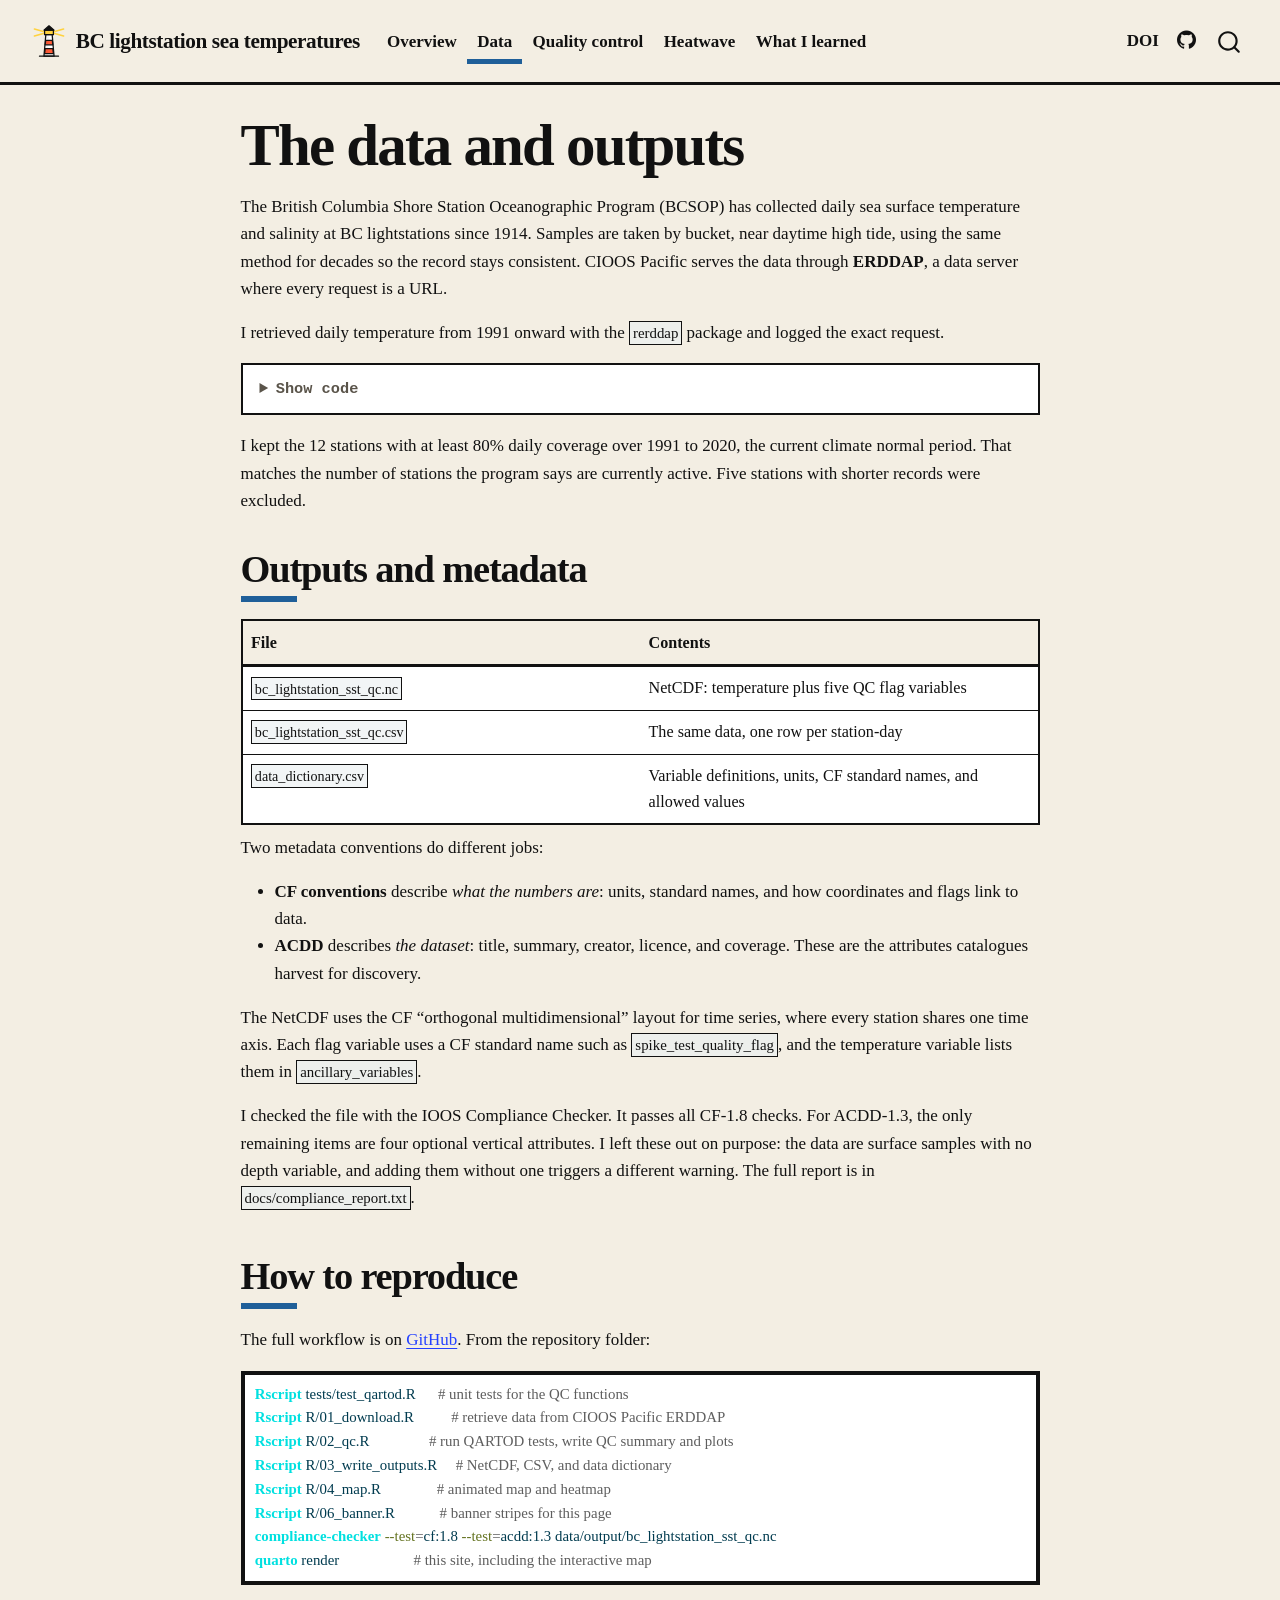
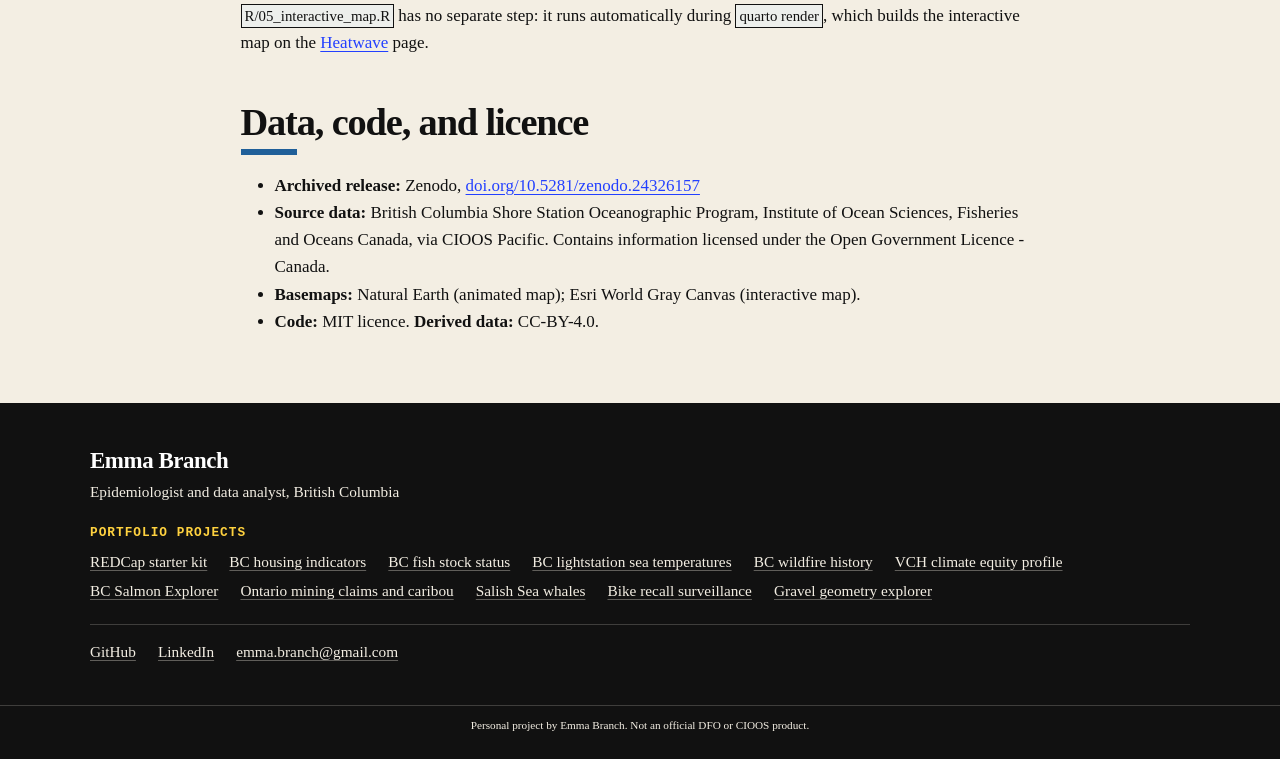
==== data.html @ c26ea798 "Built site for gh-pages" ====
<!DOCTYPE html>
<html xmlns="http://www.w3.org/1999/xhtml" lang="en" xml:lang="en"><head>

<meta charset="utf-8">
<meta name="generator" content="quarto-1.11.9">

<meta name="viewport" content="width=device-width, initial-scale=1.0, user-scalable=yes">


<title>The data and outputs – BC lightstation sea temperatures</title>
<style>
/* Default styles provided by pandoc.
** See https://pandoc.org/MANUAL.html#variables-for-html for config info.
*/
span.smallcaps{font-variant: small-caps;}
div.columns{display: flex; gap: 1.5em;}
div.column{flex: auto;}
@media screen {
div.columns{gap: min(4vw, 1.5em);}
div.column{overflow-x: auto;}
}
div.hanging-indent{margin-left: 1.5em; text-indent: -1.5em;}
ul.task-list{list-style: none;}
ul.task-list li input[type="checkbox"] {
  width: 0.8em;
  margin: 0 0.8em 0.2em -1em; /* quarto-specific, see https://github.com/quarto-dev/quarto-cli/issues/4556 */ 
  vertical-align: middle;
}
/* CSS for syntax highlighting */
html { -webkit-text-size-adjust: 100%; }
pre > code.sourceCode { white-space: pre; position: relative; }
pre > code.sourceCode > span { display: inline-block; line-height: 1.25; }
pre > code.sourceCode > span:empty { height: 1.2em; }
.sourceCode { overflow: visible; }
code.sourceCode > span { color: inherit; text-decoration: inherit; }
div.sourceCode { margin: 1em 0; }
pre.sourceCode { margin: 0; }
@media screen {
div.sourceCode { overflow: auto; }
}
@media print {
pre > code.sourceCode { white-space: pre-wrap; }
pre > code.sourceCode > span { text-indent: -5em; padding-left: 5em; }
}
pre.numberSource code
  { counter-reset: source-line 0; }
pre.numberSource code > span
  { position: relative; left: -4em; counter-increment: source-line; }
pre.numberSource code > span > a:first-child::before
  { content: counter(source-line);
    position: relative; left: -1em; text-align: right; vertical-align: baseline;
    border: none; display: inline-block;
    -webkit-touch-callout: none; -webkit-user-select: none;
    -khtml-user-select: none; -moz-user-select: none;
    -ms-user-select: none; user-select: none;
    padding: 0 4px; width: 4em;
  }
pre.numberSource { margin-left: 3em;  padding-left: 4px; }
div.sourceCode
  {   }
@media screen {
pre > code.sourceCode > span > a:first-child::before { text-decoration: underline; }
}
</style>


<script src="site_libs/quarto-nav/quarto-nav.js"></script>
<script src="site_libs/quarto-nav/headroom.min.js"></script>
<script src="site_libs/clipboard/clipboard.min.js"></script>
<script src="site_libs/quarto-search/autocomplete.umd.js"></script>
<script src="site_libs/quarto-search/fuse.min.js"></script>
<script src="site_libs/quarto-search/quarto-search.js"></script>
<meta name="quarto:offset" content="./">
<link href="./images/favicon.png" rel="icon" type="image/png">
<script src="site_libs/quarto-html/quarto.js" type="module"></script>
<script src="site_libs/quarto-html/tabsets/tabsets.js" type="module"></script>
<script src="site_libs/quarto-html/scrollable-regions/scrollable-regions.js" type="module"></script>
<script src="site_libs/quarto-html/popper.min.js"></script>
<script src="site_libs/quarto-html/tippy.umd.min.js"></script>
<script src="site_libs/quarto-html/anchor.min.js"></script>
<link href="site_libs/quarto-html/tippy.css" rel="stylesheet">
<link href="site_libs/quarto-html/quarto-syntax-highlighting-06df27c8158acedd5d263560cd4ba62e.css" rel="stylesheet" class="quarto-color-scheme" id="quarto-text-highlighting-styles">
<link href="site_libs/quarto-html/quarto-syntax-highlighting-dark-07e23dae4c3757ea2bcd5d8a79ca1ee5.css" rel="stylesheet" class="quarto-color-scheme quarto-color-alternate" id="quarto-text-highlighting-styles">
<link href="site_libs/quarto-html/quarto-syntax-highlighting-06df27c8158acedd5d263560cd4ba62e.css" rel="stylesheet" class="quarto-color-scheme-extra" id="quarto-text-highlighting-styles">
<script src="site_libs/bootstrap/bootstrap.min.js"></script>
<link href="site_libs/bootstrap/bootstrap-icons.css" rel="stylesheet">
<link href="site_libs/bootstrap/bootstrap-d2b2151b10bfbae0843c51412cb783bd.min.css" rel="stylesheet" append-hash="true" class="quarto-color-scheme" id="quarto-bootstrap" data-mode="light">
<link href="site_libs/bootstrap/bootstrap-dark-37767ab00c1c9a0b2843aa161a8691b5.min.css" rel="stylesheet" append-hash="true" class="quarto-color-scheme quarto-color-alternate" id="quarto-bootstrap" data-mode="light">
<link href="site_libs/bootstrap/bootstrap-d2b2151b10bfbae0843c51412cb783bd.min.css" rel="stylesheet" append-hash="true" class="quarto-color-scheme-extra" id="quarto-bootstrap" data-mode="light">
<script id="quarto-search-options" type="application/json">{
  "location": "navbar",
  "copy-button": false,
  "collapse-after": 3,
  "panel-placement": "end",
  "type": "overlay",
  "limit": 50,
  "keyboard-shortcut": [
    "f",
    "/",
    "s"
  ],
  "show-item-context": false,
  "language": {
    "search-no-results-text": "No results",
    "search-matching-documents-text": "matching documents",
    "search-copy-link-title": "Copy link to search",
    "search-hide-matches-text": "Hide additional matches",
    "search-more-match-text": "more match in this document",
    "search-more-matches-text": "more matches in this document",
    "search-clear-button-title": "Clear",
    "search-text-placeholder": "",
    "search-detached-cancel-button-title": "Cancel",
    "search-submit-button-title": "Submit",
    "search-label": "Search"
  }
}</script>


<link rel="stylesheet" href="styles.css">
</head>

<body class="nav-fixed fullcontent quarto-light"><a id="quarto-skip-link" class="visually-hidden-focusable" href="#quarto-document-content">Skip to main content</a>

<div id="quarto-search-results"></div>
  <header id="quarto-header" class="headroom fixed-top">
    <nav class="navbar navbar-expand-lg " data-bs-theme="dark" aria-label="Site">
      <div class="navbar-container container-fluid">
      <div class="navbar-brand-container mx-auto">
    <a href="./index.html" class="navbar-brand navbar-brand-logo">
    <img src="./images/motif.svg" alt="" class="navbar-logo light-content">
    <img src="./images/motif.svg" alt="" class="navbar-logo dark-content">
    </a>
    <a class="navbar-brand" href="./index.html">
    <span class="navbar-title">BC lightstation sea temperatures</span>
    </a>
  </div>
          <button class="navbar-toggler" type="button" data-bs-toggle="collapse" data-bs-target="#navbarCollapse" aria-controls="navbarCollapse" aria-expanded="false" aria-label="Toggle navigation" onclick="if (window.quartoToggleHeadroom) { window.quartoToggleHeadroom(); }">
  <span class="navbar-toggler-icon"></span>
</button>
          <div class="collapse navbar-collapse" id="navbarCollapse">
            <ul class="navbar-nav navbar-nav-scroll me-auto">
  <li class="nav-item">
    <a class="nav-link" href="./index.html"> 
<span class="menu-text">Overview</span></a>
  </li>  
  <li class="nav-item">
    <a class="nav-link active" href="./data.html" aria-current="page"> 
<span class="menu-text">Data</span></a>
  </li>  
  <li class="nav-item">
    <a class="nav-link" href="./quality-control.html"> 
<span class="menu-text">Quality control</span></a>
  </li>  
  <li class="nav-item">
    <a class="nav-link" href="./heatwave.html"> 
<span class="menu-text">Heatwave</span></a>
  </li>  
  <li class="nav-item">
    <a class="nav-link" href="./learned.html"> 
<span class="menu-text">What I learned</span></a>
  </li>  
</ul>
            <ul class="navbar-nav navbar-nav-scroll ms-auto">
  <li class="nav-item">
    <a class="nav-link" href="https://doi.org/10.5281/zenodo.24326157"> 
<span class="menu-text">DOI</span></a>
  </li>  
  <li class="nav-item compact">
    <a class="nav-link" href="https://github.com/emmabranch/bc-lightstation-qc"> <i class="bi bi-github" role="img">
</i> 
<span class="menu-text"></span></a>
  </li>  
</ul>
          </div> <!-- /navcollapse -->
            <div class="quarto-navbar-tools">
</div>
            <div id="quarto-search" class="" title="Search"></div>
      </div> <!-- /container-fluid -->
    </nav>
</header>
<!-- content -->
<div id="quarto-content" class="quarto-container page-columns page-rows-contents page-layout-article page-navbar">
<!-- sidebar -->
<!-- margin-sidebar -->
    
<!-- main -->
<main class="content" id="quarto-document-content" tabindex="-1">

<header id="title-block-header" class="quarto-title-block default">
<div class="quarto-title">
<h1 class="title">The data and outputs</h1>
</div>



<div class="quarto-title-meta">

    
  
    
  </div>
  


</header>


<p>The British Columbia Shore Station Oceanographic Program (BCSOP) has collected daily sea surface temperature and salinity at BC lightstations since 1914. Samples are taken by bucket, near daytime high tide, using the same method for decades so the record stays consistent. CIOOS Pacific serves the data through <strong>ERDDAP</strong>, a data server where every request is a URL.</p>
<p>I retrieved daily temperature from 1991 onward with the <code>rerddap</code> package and logged the exact request.</p>
<div class="cell">
<details class="code-fold">
<summary>Show code</summary>
<div class="code-copy-outer-scaffold"><div class="sourceCode cell-code" id="cb1"><pre class="sourceCode r code-with-copy"><code class="sourceCode r"><span id="cb1-1"><a href="#cb1-1" aria-hidden="true" tabindex="-1"></a><span class="fu">library</span>(rerddap)</span>
<span id="cb1-2"><a href="#cb1-2" aria-hidden="true" tabindex="-1"></a>info_obj <span class="ot">&lt;-</span> <span class="fu">info</span>(<span class="st">"BCSOP_daily"</span>, <span class="at">url =</span> <span class="st">"https://data.cioospacific.ca/erddap/"</span>)</span>
<span id="cb1-3"><a href="#cb1-3" aria-hidden="true" tabindex="-1"></a>raw <span class="ot">&lt;-</span> <span class="fu">tabledap</span>(info_obj,</span>
<span id="cb1-4"><a href="#cb1-4" aria-hidden="true" tabindex="-1"></a>                <span class="at">fields =</span> <span class="fu">c</span>(<span class="st">"profile"</span>, <span class="st">"latitude"</span>, <span class="st">"longitude"</span>, <span class="st">"time"</span>, <span class="st">"TEMPTC01"</span>),</span>
<span id="cb1-5"><a href="#cb1-5" aria-hidden="true" tabindex="-1"></a>                <span class="st">"time&gt;=1991-01-01"</span>,</span>
<span id="cb1-6"><a href="#cb1-6" aria-hidden="true" tabindex="-1"></a>                <span class="at">url =</span> <span class="st">"https://data.cioospacific.ca/erddap/"</span>)</span></code></pre></div><button title="Copy to Clipboard" class="code-copy-button"><i class="bi"></i></button></div>
</details>
</div>
<p>I kept the 12 stations with at least 80% daily coverage over 1991 to 2020, the current climate normal period. That matches the number of stations the program says are currently active. Five stations with shorter records were excluded.</p>
<section id="outputs-and-metadata" class="level2">
<h2 class="anchored" data-anchor-id="outputs-and-metadata">Outputs and metadata</h2>
<table class="caption-top table">
<colgroup>
<col style="width: 50%">
<col style="width: 50%">
</colgroup>
<thead>
<tr class="header">
<th>File</th>
<th>Contents</th>
</tr>
</thead>
<tbody>
<tr class="odd">
<td><code>bc_lightstation_sst_qc.nc</code></td>
<td>NetCDF: temperature plus five QC flag variables</td>
</tr>
<tr class="even">
<td><code>bc_lightstation_sst_qc.csv</code></td>
<td>The same data, one row per station-day</td>
</tr>
<tr class="odd">
<td><code>data_dictionary.csv</code></td>
<td>Variable definitions, units, CF standard names, and allowed values</td>
</tr>
</tbody>
</table>
<p>Two metadata conventions do different jobs:</p>
<ul>
<li><strong>CF conventions</strong> describe <em>what the numbers are</em>: units, standard names, and how coordinates and flags link to data.</li>
<li><strong>ACDD</strong> describes <em>the dataset</em>: title, summary, creator, licence, and coverage. These are the attributes catalogues harvest for discovery.</li>
</ul>
<p>The NetCDF uses the CF “orthogonal multidimensional” layout for time series, where every station shares one time axis. Each flag variable uses a CF standard name such as <code>spike_test_quality_flag</code>, and the temperature variable lists them in <code>ancillary_variables</code>.</p>
<p>I checked the file with the IOOS Compliance Checker. It passes all CF-1.8 checks. For ACDD-1.3, the only remaining items are four optional vertical attributes. I left these out on purpose: the data are surface samples with no depth variable, and adding them without one triggers a different warning. The full report is in <code>docs/compliance_report.txt</code>.</p>
</section>
<section id="how-to-reproduce" class="level2">
<h2 class="anchored" data-anchor-id="how-to-reproduce">How to reproduce</h2>
<p>The full workflow is on <a href="https://github.com/emmabranch/bc-lightstation-qc">GitHub</a>. From the repository folder:</p>
<div class="code-copy-outer-scaffold"><div class="sourceCode" id="cb2"><pre class="sourceCode bash code-with-copy"><code class="sourceCode bash"><span id="cb2-1"><a href="#cb2-1" aria-hidden="true" tabindex="-1"></a><span class="ex">Rscript</span> tests/test_qartod.R      <span class="co"># unit tests for the QC functions</span></span>
<span id="cb2-2"><a href="#cb2-2" aria-hidden="true" tabindex="-1"></a><span class="ex">Rscript</span> R/01_download.R          <span class="co"># retrieve data from CIOOS Pacific ERDDAP</span></span>
<span id="cb2-3"><a href="#cb2-3" aria-hidden="true" tabindex="-1"></a><span class="ex">Rscript</span> R/02_qc.R                <span class="co"># run QARTOD tests, write QC summary and plots</span></span>
<span id="cb2-4"><a href="#cb2-4" aria-hidden="true" tabindex="-1"></a><span class="ex">Rscript</span> R/03_write_outputs.R     <span class="co"># NetCDF, CSV, and data dictionary</span></span>
<span id="cb2-5"><a href="#cb2-5" aria-hidden="true" tabindex="-1"></a><span class="ex">Rscript</span> R/04_map.R               <span class="co"># animated map and heatmap</span></span>
<span id="cb2-6"><a href="#cb2-6" aria-hidden="true" tabindex="-1"></a><span class="ex">Rscript</span> R/06_banner.R            <span class="co"># banner stripes for this page</span></span>
<span id="cb2-7"><a href="#cb2-7" aria-hidden="true" tabindex="-1"></a><span class="ex">compliance-checker</span> <span class="at">--test</span><span class="op">=</span>cf:1.8 <span class="at">--test</span><span class="op">=</span>acdd:1.3 data/output/bc_lightstation_sst_qc.nc</span>
<span id="cb2-8"><a href="#cb2-8" aria-hidden="true" tabindex="-1"></a><span class="ex">quarto</span> render                    <span class="co"># this site, including the interactive map</span></span></code></pre></div><button title="Copy to Clipboard" class="code-copy-button"><i class="bi"></i></button></div>
<p><code>R/05_interactive_map.R</code> has no separate step: it runs automatically during <code>quarto render</code>, which builds the interactive map on the <a href="./heatwave.html">Heatwave</a> page.</p>
</section>
<section id="data-code-and-licence" class="level2">
<h2 class="anchored" data-anchor-id="data-code-and-licence">Data, code, and licence</h2>
<ul>
<li><strong>Archived release:</strong> Zenodo, <a href="https://doi.org/10.5281/zenodo.24326157">doi.org/10.5281/zenodo.24326157</a></li>
<li><strong>Source data:</strong> British Columbia Shore Station Oceanographic Program, Institute of Ocean Sciences, Fisheries and Oceans Canada, via CIOOS Pacific. Contains information licensed under the Open Government Licence - Canada.</li>
<li><strong>Basemaps:</strong> Natural Earth (animated map); Esri World Gray Canvas (interactive map).</li>
<li><strong>Code:</strong> MIT licence. <strong>Derived data:</strong> CC-BY-4.0.</li>
</ul>


</section>

</main> <!-- /main -->
<!-- Shared portfolio footer. Master copy: /Users/ecox/projects/_brand-kit/footer.html -->
<footer class="eb-footer" role="contentinfo">
  <div class="eb-footer-inner">
    <div class="eb-footer-name">Emma Branch</div>
    <div class="eb-footer-tag">Epidemiologist and data analyst, British Columbia</div>
    <div class="eb-footer-heading">Portfolio projects</div>
    <nav class="eb-footer-projects" aria-label="Portfolio projects">
      <a href="https://emmabranch.github.io/redcap-starter-kit/">REDCap starter kit</a>
      <a href="https://emmabranch.github.io/bc-housing-indicators/">BC housing indicators</a>
      <a href="https://emmabranch.github.io/bc-fish-stock-status/">BC fish stock status</a>
      <a href="https://emmabranch.github.io/bc-lightstation-qc/">BC lightstation sea temperatures</a>
      <a href="https://emmabranch.github.io/bc-wildfire-bigquery/">BC wildfire history</a>
      <a href="https://emmabranch.github.io/vch-climate-equity-profile/">VCH climate equity profile</a>
      <a href="https://emmabranch.shinyapps.io/bc-salmon-explorer">BC Salmon Explorer</a>
      <a href="https://emmabranch.github.io/ontario-claims-caribou/">Ontario mining claims and caribou</a>
      <a href="https://emmabranch.github.io/salish-sea-whales/">Salish Sea whales</a>
      <a href="https://emmabranch.github.io/bike-recall-surveillance/">Bike recall surveillance</a>
      <a href="https://emmabranch.github.io/gravel-geometry/">Gravel geometry explorer</a>
    </nav>
    <div class="eb-footer-contact">
      <a href="https://github.com/emmabranch">GitHub</a>
      <a href="https://www.linkedin.com/in/embranch/">LinkedIn</a>
      <a href="mailto:emma.branch@gmail.com">emma.branch@gmail.com</a>
    </div>
  </div>
</footer>
<script>
  /* Quarto places included HTML inside the page layout. Move the top bar
     and footer to the edges of the page so they span the full width. */
  document.addEventListener("DOMContentLoaded", function () {
    var bar = document.querySelector(".eb-topbar");
    if (bar) document.body.insertBefore(bar, document.body.firstChild);
    /* Optional hero for single-page reports (report-hero.html): put it
       straight after the top bar, above the report itself. */
    var rhero = document.querySelector(".eb-report-hero");
    if (rhero) {
      if (bar) bar.parentNode.insertBefore(rhero, bar.nextSibling);
      else document.body.insertBefore(rhero, document.body.firstChild);
      document.body.classList.add("has-report-hero");
      /* The report card is lifted over the hero, which makes each section's
         offsetTop relative to the card instead of the page. Quarto's table of
         contents reads offsetTop, so give each section its true page position. */
      document.querySelectorAll("main.content section[id]").forEach(function (sec) {
        Object.defineProperty(sec, "offsetTop", {
          configurable: true,
          get: function () { return this.getBoundingClientRect().top + window.scrollY; }
        });
      });
      /* Optional background stripes drawn by R inside the report
         (a div with class "eb-hero-stripes"): move them into the hero. */
      var stripes = document.querySelector(".eb-hero-stripes");
      if (stripes) { stripes.classList.add("hero-bg"); rhero.insertBefore(stripes, rhero.firstChild); }
    }
    var foot = document.querySelector(".eb-footer");
    if (foot) {
      /* On websites, put it just above Quarto's own footer (which holds the
         project disclaimer); otherwise at the very end of the page. */
      var qfoot = document.querySelector("footer.footer");
      if (qfoot) qfoot.parentNode.insertBefore(foot, qfoot);
      else document.body.appendChild(foot);
    }
    /* On phones, close the navbar menu after a link is tapped. Links to a
       section of the same page don't reload it, so the menu would stay open. */
    document.querySelectorAll(".navbar-collapse .nav-link:not(.dropdown-toggle)").forEach(function (link) {
      link.addEventListener("click", function () {
        var menu = document.querySelector(".navbar-collapse.show");
        if (menu && window.bootstrap) window.bootstrap.Collapse.getOrCreateInstance(menu).hide();
      });
    });
    /* Hide Quarto's empty footer columns so they don't add space on phones */
    document.querySelectorAll(".nav-footer-left, .nav-footer-right").forEach(function (el) {
      if (!el.children.length && !el.textContent.replace(/[\s\u00a0]/g, "")) el.style.display = "none";
    });
  });
</script>
<script id="quarto-html-after-body" type="application/javascript">
  window.document.addEventListener("DOMContentLoaded", function (event) {
    const icon = "";
    const anchorJS = new window.AnchorJS();
    anchorJS.options = {
      placement: 'right',
      icon: icon
    };
    anchorJS.add('.anchored');
    const isCodeAnnotation = (el) => {
      for (const clz of el.classList) {
        if (clz.startsWith('code-annotation-')) {                     
          return true;
        }
      }
      return false;
    }
    const onCopySuccess = function(e) {
      // button target
      const button = e.trigger;
      // don't keep focus
      button.blur();
      // flash "checked"
      button.classList.add('code-copy-button-checked');
      var currentTitle = button.getAttribute("title");
      button.setAttribute("title", "Copied!");
      let tooltip;
      if (window.bootstrap) {
        button.setAttribute("data-bs-toggle", "tooltip");
        button.setAttribute("data-bs-placement", "left");
        button.setAttribute("data-bs-title", "Copied!");
        tooltip = new bootstrap.Tooltip(button, 
          { trigger: "manual", 
            customClass: "code-copy-button-tooltip",
            offset: [0, -8]});
        tooltip.show();    
      }
      setTimeout(function() {
        if (tooltip) {
          tooltip.hide();
          button.removeAttribute("data-bs-title");
          button.removeAttribute("data-bs-toggle");
          button.removeAttribute("data-bs-placement");
        }
        button.setAttribute("title", currentTitle);
        button.classList.remove('code-copy-button-checked');
      }, 1000);
      // clear code selection
      e.clearSelection();
    }
    const getTextToCopy = function(trigger) {
      const outerScaffold = trigger.parentElement.cloneNode(true);
      const codeEl = outerScaffold.querySelector('code');
      for (const childEl of codeEl.children) {
        if (isCodeAnnotation(childEl)) {
          childEl.remove();
        }
      }
      return codeEl.innerText;
    }
    const clipboard = new window.ClipboardJS('.code-copy-button:not([data-in-quarto-modal])', {
      text: getTextToCopy
    });
    clipboard.on('success', onCopySuccess);
    if (window.document.getElementById('quarto-embedded-source-code-modal')) {
      const clipboardModal = new window.ClipboardJS('.code-copy-button[data-in-quarto-modal]', {
        text: getTextToCopy,
        container: window.document.getElementById('quarto-embedded-source-code-modal')
      });
      clipboardModal.on('success', onCopySuccess);
    }
      var localhostRegex = new RegExp(/^(?:http|https):\/\/localhost\:?[0-9]*\//);
      var mailtoRegex = new RegExp(/^mailto:/);
        var filterRegex = new RegExp("https:\/\/emmabranch\.github\.io\/bc-lightstation-qc\/");
      var isInternal = (href) => {
          return filterRegex.test(href) || localhostRegex.test(href) || mailtoRegex.test(href);
      }
      // Inspect non-navigation links and adorn them if external
      window.quartoDecorateExternalLinks = function (root) {
     var links = (root || window.document).querySelectorAll('a[href]:not(.nav-link):not(.navbar-brand):not(.toc-action):not(.sidebar-link):not(.sidebar-item-toggle):not(.pagination-link):not(.no-external):not([aria-hidden]):not(.dropdown-item):not(.quarto-navigation-tool):not(.about-link)');
      for (var i=0; i<links.length; i++) {
        const link = links[i];
        if (!isInternal(link.href)) {
          // undo the damage that might have been done by quarto-nav.js in the case of
          // links that we want to consider external
          if (link.dataset.originalHref !== undefined) {
            link.href = link.dataset.originalHref;
          }
          if (!link.classList.contains('no-external-icon')) {
          }
        }
      }
      };
      window.quartoDecorateExternalLinks(window.document);
    // Esc closes the popup (WCAG 1.4.13) and focus leaving both trigger and
    // popup closes it (WCAG 2.4.11); tippy handles neither for interactive popups.
    const hideOnEscAndFocusOut = {
      name: 'hideOnEscAndFocusOut',
      defaultValue: true,
      fn(instance) {
        const dismiss = () => {
          // A show scheduled by the trigger delay would otherwise reopen it
          instance.clearDelayTimeouts();
          instance.hide();
        };
        const onKeyDown = (event) => {
          if (event.key !== 'Escape') {
            return;
          }
          // Keep Esc from also reaching page handlers (e.g. reveal.js overview),
          // except an open reveal.js slide menu, which Esc should close too.
          // The menu handles keys only when its keyboard option is on.
          const menuHandlesEsc = window.Reveal?.getPlugin?.('menu')?.isOpen() &&
            window.Reveal.getConfig().menu?.keyboard !== false;
          if (!menuHandlesEsc) {
            event.stopPropagation();
          }
          if (instance.popper.contains(window.document.activeElement)) {
            // Disabled while refocusing so the focus trigger does not reopen it
            instance.disable();
            instance.reference.focus();
            instance.enable();
          }
          dismiss();
        };
        const onFocusOut = (event) => {
          const target = event.relatedTarget;
          if (target && !instance.reference.contains(target) &&
              !instance.popper.contains(target)) {
            dismiss();
          }
        };
        // On the trigger too: a click trigger (code-annotations: select) has no
        // blur handling. Attached for the instance's lifetime so leaving the
        // trigger also cancels a show still pending on the trigger delay.
        instance.reference.addEventListener('focusout', onFocusOut);
        return {
          onShow() {
            window.document.addEventListener('keydown', onKeyDown, true);
            instance.popper.addEventListener('focusout', onFocusOut);
          },
          onHide() {
            window.document.removeEventListener('keydown', onKeyDown, true);
            instance.popper.removeEventListener('focusout', onFocusOut);
          },
          onDestroy() {
            instance.reference.removeEventListener('focusout', onFocusOut);
          },
        };
      },
    };
    function tippyHover(el, contentFn, onTriggerFn, onUntriggerFn) {
      const config = {
        allowHTML: true,
        maxWidth: 500,
        delay: 100,
        arrow: false,
        appendTo: function(el) {
            return el.parentElement;
        },
        interactive: true,
        interactiveBorder: 10,
        theme: 'quarto',
        placement: 'bottom-start',
        plugins: [hideOnEscAndFocusOut],
      };
      if (contentFn) {
        config.content = contentFn;
      }
      if (onTriggerFn) {
        config.onTrigger = onTriggerFn;
      }
      if (onUntriggerFn) {
        config.onUntrigger = onUntriggerFn;
      }
      window.tippy(el, config); 
    }
    const noterefs = window.document.querySelectorAll('a[role="doc-noteref"]');
    for (var i=0; i<noterefs.length; i++) {
      const ref = noterefs[i];
      tippyHover(ref, function() {
        // use id or data attribute instead here
        let href = ref.getAttribute('data-footnote-href') || ref.getAttribute('href');
        try { href = new URL(href).hash; } catch {}
        const id = href.replace(/^#\/?/, "");
        const note = window.document.getElementById(id);
        if (note) {
          return note.innerHTML;
        } else {
          return "";
        }
      });
    }
    const xrefs = window.document.querySelectorAll('a.quarto-xref');
    const processXRef = (id, note) => {
      // Strip column container classes
      const stripColumnClz = (el) => {
        el.classList.remove("page-full", "page-columns");
        if (el.children) {
          for (const child of el.children) {
            stripColumnClz(child);
          }
        }
      }
      stripColumnClz(note)
      if (id === null || id.startsWith('sec-')) {
        // Special case sections, only their first couple elements
        const container = document.createElement("div");
        if (note.children && note.children.length > 2) {
          container.appendChild(note.children[0].cloneNode(true));
          for (let i = 1; i < note.children.length; i++) {
            const child = note.children[i];
            if (child.tagName === "P" && child.innerText === "") {
              continue;
            } else {
              container.appendChild(child.cloneNode(true));
              break;
            }
          }
          if (window.Quarto?.typesetMath) {
            window.Quarto.typesetMath(container);
          }
          return container.innerHTML
        } else {
          if (window.Quarto?.typesetMath) {
            window.Quarto.typesetMath(note);
          }
          return note.innerHTML;
        }
      } else {
        // Remove any anchor links if they are present
        const anchorLink = note.querySelector('a.anchorjs-link');
        if (anchorLink) {
          anchorLink.remove();
        }
        if (window.Quarto?.typesetMath) {
          window.Quarto.typesetMath(note);
        }
        if (note.classList.contains("callout")) {
          return note.outerHTML;
        } else {
          return note.innerHTML;
        }
      }
    }
    for (var i=0; i<xrefs.length; i++) {
      const xref = xrefs[i];
      tippyHover(xref, undefined, function(instance) {
        instance.disable();
        let url = xref.getAttribute('href');
        let hash = undefined; 
        if (url.startsWith('#')) {
          hash = url;
        } else {
          try { hash = new URL(url).hash; } catch {}
        }
        if (hash) {
          const id = hash.replace(/^#\/?/, "");
          const note = window.document.getElementById(id);
          if (note !== null) {
            try {
              const html = processXRef(id, note.cloneNode(true));
              instance.setContent(html);
            } finally {
              instance.enable();
              instance.show();
            }
          } else {
            // See if we can fetch this
            fetch(url.split('#')[0])
            .then(res => res.text())
            .then(html => {
              const parser = new DOMParser();
              const htmlDoc = parser.parseFromString(html, "text/html");
              const note = htmlDoc.getElementById(id);
              if (note !== null) {
                const html = processXRef(id, note);
                instance.setContent(html);
              } 
            }).finally(() => {
              instance.enable();
              instance.show();
            });
          }
        } else {
          // See if we can fetch a full url (with no hash to target)
          // This is a special case and we should probably do some content thinning / targeting
          fetch(url)
          .then(res => res.text())
          .then(html => {
            const parser = new DOMParser();
            const htmlDoc = parser.parseFromString(html, "text/html");
            const note = htmlDoc.querySelector('main.content');
            if (note !== null) {
              // This should only happen for chapter cross references
              // (since there is no id in the URL)
              // remove the first header
              if (note.children.length > 0 && note.children[0].tagName === "HEADER") {
                note.children[0].remove();
              }
              const html = processXRef(null, note);
              instance.setContent(html);
            } 
          }).finally(() => {
            instance.enable();
            instance.show();
          });
        }
      }, function(instance) {
      });
    }
        let selectedAnnoteEl;
        const selectorForAnnotation = ( cell, annotation) => {
          let cellAttr = 'data-code-cell="' + cell + '"';
          let lineAttr = 'data-code-annotation="' +  annotation + '"';
          const selector = 'span[' + cellAttr + '][' + lineAttr + ']';
          return selector;
        }
        const selectCodeLines = (annoteEl) => {
          const doc = window.document;
          const targetCell = annoteEl.getAttribute("data-target-cell");
          const targetAnnotation = annoteEl.getAttribute("data-target-annotation");
          const annoteSpan = window.document.querySelector(selectorForAnnotation(targetCell, targetAnnotation));
          const lines = annoteSpan.getAttribute("data-code-lines").split(",");
          const lineIds = lines.map((line) => {
            return targetCell + "-" + line;
          })
          // Each band is positioned against its own containing block, which is
          // not the offsetParent of the lines, so place it from client rects.
          const placeBand = (band, firstEl, lastEl, codeBlock) => {
            const container = band.offsetParent;
            if (container === null) {
              return;
            }
            const containerRect = container.getBoundingClientRect();
            // Reveal.js scales slides with a transform, so convert client
            // pixels back to the CSS pixels of the container.
            const scale = containerRect.height / container.offsetHeight || 1;
            const firstRect = firstEl.getBoundingClientRect();
            const lastRect = lastEl.getBoundingClientRect();
            const top = (firstRect.top - containerRect.top) / scale - container.clientTop + container.scrollTop;
            const height = (lastRect.bottom - firstRect.top) / scale;
            band.style.top = top - 2 + "px";
            band.style.height = height + 4 + "px";
            if (codeBlock) {
              // Without the copy button wrapper, the containing block is wider
              // than the code block, so span the code block explicitly.
              const blockRect = codeBlock.getBoundingClientRect();
              band.style.left = (blockRect.left - containerRect.left) / scale - container.clientLeft + container.scrollLeft + "px";
              band.style.width = blockRect.width / scale + "px";
            }
          };
          if (lineIds.length > 0) {
            const el = window.document.getElementById(lineIds[0]);
            const lastEl = window.document.getElementById(lineIds[lineIds.length - 1]);
            const parent = el.parentElement.parentElement;
            // cook up a div (if necessary) and position it
            let div = window.document.getElementById("code-annotation-line-highlight");
            if (div === null) {
              div = window.document.createElement("div");
              div.setAttribute("id", "code-annotation-line-highlight");
              div.style.position = 'absolute';
              parent.appendChild(div);
            }
            placeBand(div, el, lastEl, parent.closest("div.sourceCode") || parent);
            let gutterDiv = window.document.getElementById("code-annotation-line-highlight-gutter");
            if (gutterDiv === null) {
              gutterDiv = window.document.createElement("div");
              gutterDiv.setAttribute("id", "code-annotation-line-highlight-gutter");
              gutterDiv.style.position = 'absolute';
              const codeCell = window.document.getElementById(targetCell);
              const gutter = codeCell.querySelector('.code-annotation-gutter');
              gutter.appendChild(gutterDiv);
            }
            placeBand(gutterDiv, el, lastEl);
            selectedAnnoteEl = annoteEl;
          }
        };
        const unselectCodeLines = () => {
          const elementsIds = ["code-annotation-line-highlight", "code-annotation-line-highlight-gutter"];
          elementsIds.forEach((elId) => {
            const div = window.document.getElementById(elId);
            if (div) {
              div.remove();
            }
          });
          selectedAnnoteEl = undefined;
        };
          // Handle positioning of the toggle
      window.addEventListener(
        "resize",
        throttle(() => {
          elRect = undefined;
          if (selectedAnnoteEl) {
            selectCodeLines(selectedAnnoteEl);
          }
        }, 10)
      );
      function throttle(fn, ms) {
      let throttle = false;
      let timer;
        return (...args) => {
          if(!throttle) { // first call gets through
              fn.apply(this, args);
              throttle = true;
          } else { // all the others get throttled
              if(timer) clearTimeout(timer); // cancel #2
              timer = setTimeout(() => {
                fn.apply(this, args);
                timer = throttle = false;
              }, ms);
          }
        };
      }
        // Attach click handler to the DT
        const annoteDls = window.document.querySelectorAll('dt[data-target-cell]');
        for (const annoteDlNode of annoteDls) {
          annoteDlNode.addEventListener('click', (event) => {
            const clickedEl = event.target;
            if (clickedEl !== selectedAnnoteEl) {
              unselectCodeLines();
              const activeEl = window.document.querySelector('dt[data-target-cell].code-annotation-active');
              if (activeEl) {
                activeEl.classList.remove('code-annotation-active');
              }
              selectCodeLines(clickedEl);
              clickedEl.classList.add('code-annotation-active');
            } else {
              // Unselect the line
              unselectCodeLines();
              clickedEl.classList.remove('code-annotation-active');
            }
          });
        }
    const findCites = (el) => {
      const parentEl = el.parentElement;
      if (parentEl) {
        const cites = parentEl.dataset.cites;
        if (cites) {
          return {
            el,
            cites: cites.split(' ')
          };
        } else {
          return findCites(el.parentElement)
        }
      } else {
        return undefined;
      }
    };
    var bibliorefs = window.document.querySelectorAll('a[role="doc-biblioref"]');
    for (var i=0; i<bibliorefs.length; i++) {
      const ref = bibliorefs[i];
      const citeInfo = findCites(ref);
      if (citeInfo) {
        tippyHover(citeInfo.el, function() {
          var popup = window.document.createElement('div');
          citeInfo.cites.forEach(function(cite) {
            var citeDiv = window.document.createElement('div');
            citeDiv.classList.add('hanging-indent');
            citeDiv.classList.add('csl-entry');
            var biblioDiv = window.document.getElementById('ref-' + cite);
            if (biblioDiv) {
              citeDiv.innerHTML = biblioDiv.innerHTML;
            }
            popup.appendChild(citeDiv);
          });
          return popup.innerHTML;
        });
      }
    }
  });
  </script>
  <script type="application/javascript">
  window.quartoScrollableRegionsLabels = {"code":"Scrollable code","output":"Scrollable output"};
  </script>
</div> <!-- /content -->
<footer class="footer">
  <div class="nav-footer">
    <div class="nav-footer-left">
      &nbsp;
    </div>   
    <div class="nav-footer-center">
<p>Personal project by Emma Branch. Not an official DFO or CIOOS product.</p>
</div>
    <div class="nav-footer-right">
      &nbsp;
    </div>
  </div>
</footer>




</body></html>
---- site_libs/quarto-html/tippy.css ----
.tippy-box[data-animation=fade][data-state=hidden]{opacity:0}[data-tippy-root]{max-width:calc(100vw - 10px)}.tippy-box{position:relative;background-color:#333;color:#fff;border-radius:4px;font-size:14px;line-height:1.4;white-space:normal;outline:0;transition-property:transform,visibility,opacity}.tippy-box[data-placement^=top]>.tippy-arrow{bottom:0}.tippy-box[data-placement^=top]>.tippy-arrow:before{bottom:-7px;left:0;border-width:8px 8px 0;border-top-color:initial;transform-origin:center top}.tippy-box[data-placement^=bottom]>.tippy-arrow{top:0}.tippy-box[data-placement^=bottom]>.tippy-arrow:before{top:-7px;left:0;border-width:0 8px 8px;border-bottom-color:initial;transform-origin:center bottom}.tippy-box[data-placement^=left]>.tippy-arrow{right:0}.tippy-box[data-placement^=left]>.tippy-arrow:before{border-width:8px 0 8px 8px;border-left-color:initial;right:-7px;transform-origin:center left}.tippy-box[data-placement^=right]>.tippy-arrow{left:0}.tippy-box[data-placement^=right]>.tippy-arrow:before{left:-7px;border-width:8px 8px 8px 0;border-right-color:initial;transform-origin:center right}.tippy-box[data-inertia][data-state=visible]{transition-timing-function:cubic-bezier(.54,1.5,.38,1.11)}.tippy-arrow{width:16px;height:16px;color:#333}.tippy-arrow:before{content:"";position:absolute;border-color:transparent;border-style:solid}.tippy-content{position:relative;padding:5px 9px;z-index:1}
---- site_libs/quarto-html/quarto-syntax-highlighting-06df27c8158acedd5d263560cd4ba62e.css ----
/* quarto syntax highlight colors */
:root {
  --quarto-hl-ot-color: #003B4F;
  --quarto-hl-at-color: #657422;
  --quarto-hl-ss-color: #20794D;
  --quarto-hl-an-color: #5E5E5E;
  --quarto-hl-fu-color: #4758AB;
  --quarto-hl-st-color: #20794D;
  --quarto-hl-cf-color: #003B4F;
  --quarto-hl-op-color: #5E5E5E;
  --quarto-hl-er-color: #AD0000;
  --quarto-hl-bn-color: #AD0000;
  --quarto-hl-al-color: #AD0000;
  --quarto-hl-va-color: #111111;
  --quarto-hl-bu-color: inherit;
  --quarto-hl-ex-color: inherit;
  --quarto-hl-pp-color: #AD0000;
  --quarto-hl-in-color: #5E5E5E;
  --quarto-hl-vs-color: #20794D;
  --quarto-hl-wa-color: #5E5E5E;
  --quarto-hl-do-color: #5E5E5E;
  --quarto-hl-im-color: #00769E;
  --quarto-hl-ch-color: #20794D;
  --quarto-hl-dt-color: #AD0000;
  --quarto-hl-fl-color: #AD0000;
  --quarto-hl-co-color: #5E5E5E;
  --quarto-hl-cv-color: #5E5E5E;
  --quarto-hl-cn-color: #8f5902;
  --quarto-hl-sc-color: #5E5E5E;
  --quarto-hl-dv-color: #AD0000;
  --quarto-hl-kw-color: #003B4F;
}

/* other quarto variables */
:root {
  --quarto-font-monospace: "Space Mono";
}

/* syntax highlight based on Pandoc's rules */
pre > code.sourceCode > span {
  color: #003B4F;
}

code.sourceCode > span {
  color: #003B4F;
}

div.sourceCode,
div.sourceCode pre.sourceCode {
  color: #003B4F;
}

/* Normal */
code span {
  color: #003B4F;
}

/* Alert */
code span.al {
  color: #AD0000;
  font-style: inherit;
}

/* Annotation */
code span.an {
  color: #5E5E5E;
  font-style: inherit;
}

/* Attribute */
code span.at {
  color: #657422;
  font-style: inherit;
}

/* BaseN */
code span.bn {
  color: #AD0000;
  font-style: inherit;
}

/* BuiltIn */
code span.bu {
  font-style: inherit;
}

/* ControlFlow */
code span.cf {
  color: #003B4F;
  font-weight: bold;
  font-style: inherit;
}

/* Char */
code span.ch {
  color: #20794D;
  font-style: inherit;
}

/* Constant */
code span.cn {
  color: #8f5902;
  font-style: inherit;
}

/* Comment */
code span.co {
  color: #5E5E5E;
  font-style: inherit;
}

/* CommentVar */
code span.cv {
  color: #5E5E5E;
  font-style: italic;
}

/* Documentation */
code span.do {
  color: #5E5E5E;
  font-style: italic;
}

/* DataType */
code span.dt {
  color: #AD0000;
  font-style: inherit;
}

/* DecVal */
code span.dv {
  color: #AD0000;
  font-style: inherit;
}

/* Error */
code span.er {
  color: #AD0000;
  font-style: inherit;
}

/* Extension */
code span.ex {
  font-style: inherit;
}

/* Float */
code span.fl {
  color: #AD0000;
  font-style: inherit;
}

/* Function */
code span.fu {
  color: #4758AB;
  font-style: inherit;
}

/* Import */
code span.im {
  color: #00769E;
  font-style: inherit;
}

/* Information */
code span.in {
  color: #5E5E5E;
  font-style: inherit;
}

/* Keyword */
code span.kw {
  color: #003B4F;
  font-weight: bold;
  font-style: inherit;
}

/* Operator */
code span.op {
  color: #5E5E5E;
  font-style: inherit;
}

/* Other */
code span.ot {
  color: #003B4F;
  font-style: inherit;
}

/* Preprocessor */
code span.pp {
  color: #AD0000;
  font-style: inherit;
}

/* SpecialChar */
code span.sc {
  color: #5E5E5E;
  font-style: inherit;
}

/* SpecialString */
code span.ss {
  color: #20794D;
  font-style: inherit;
}

/* String */
code span.st {
  color: #20794D;
  font-style: inherit;
}

/* Variable */
code span.va {
  color: #111111;
  font-style: inherit;
}

/* VerbatimString */
code span.vs {
  color: #20794D;
  font-style: inherit;
}

/* Warning */
code span.wa {
  color: #5E5E5E;
  font-style: italic;
}

.prevent-inlining {
  content: "</";
}

/*# sourceMappingURL=2a093eb6cdbb5c6c673d89a5b4a1d6cd.css.map */
---- site_libs/quarto-html/quarto-syntax-highlighting-dark-07e23dae4c3757ea2bcd5d8a79ca1ee5.css ----
/* quarto syntax highlight colors */
:root {
  --quarto-hl-al-color: #f07178;
  --quarto-hl-an-color: #d4d0ab;
  --quarto-hl-at-color: #00e0e0;
  --quarto-hl-bn-color: #d4d0ab;
  --quarto-hl-bu-color: #abe338;
  --quarto-hl-ch-color: #abe338;
  --quarto-hl-co-color: #f8f8f2;
  --quarto-hl-cv-color: #ffd700;
  --quarto-hl-cn-color: #ffd700;
  --quarto-hl-cf-color: #ffa07a;
  --quarto-hl-dt-color: #ffa07a;
  --quarto-hl-dv-color: #d4d0ab;
  --quarto-hl-do-color: #f8f8f2;
  --quarto-hl-er-color: #f07178;
  --quarto-hl-ex-color: #00e0e0;
  --quarto-hl-fl-color: #d4d0ab;
  --quarto-hl-fu-color: #ffa07a;
  --quarto-hl-im-color: #abe338;
  --quarto-hl-in-color: #d4d0ab;
  --quarto-hl-kw-color: #ffa07a;
  --quarto-hl-op-color: #ffa07a;
  --quarto-hl-ot-color: #00e0e0;
  --quarto-hl-pp-color: #dcc6e0;
  --quarto-hl-re-color: #00e0e0;
  --quarto-hl-sc-color: #abe338;
  --quarto-hl-ss-color: #abe338;
  --quarto-hl-st-color: #abe338;
  --quarto-hl-va-color: #00e0e0;
  --quarto-hl-vs-color: #abe338;
  --quarto-hl-wa-color: #dcc6e0;
}

/* other quarto variables */
:root {
  --quarto-font-monospace: "Space Mono";
}

/* syntax highlight based on Pandoc's rules */
pre > code.sourceCode > span {
  color: #f8f8f2;
}

code.sourceCode > span {
  color: #f8f8f2;
}

div.sourceCode,
div.sourceCode pre.sourceCode {
  color: #f8f8f2;
}

/* Normal */
code span {
  color: #f8f8f2;
}

/* Alert */
code span.al {
  color: #f07178;
}

/* Annotation */
code span.an {
  color: #d4d0ab;
}

/* Attribute */
code span.at {
  color: #00e0e0;
}

/* BaseN */
code span.bn {
  color: #d4d0ab;
}

/* BuiltIn */
code span.bu {
  color: #abe338;
}

/* ControlFlow */
code span.cf {
  font-weight: bold;
  color: #ffa07a;
}

/* Char */
code span.ch {
  color: #abe338;
}

/* Constant */
code span.cn {
  color: #ffd700;
}

/* Comment */
code span.co {
  font-style: italic;
  color: #f8f8f2;
}

/* CommentVar */
code span.cv {
  color: #ffd700;
}

/* Documentation */
code span.do {
  color: #f8f8f2;
}

/* DataType */
code span.dt {
  color: #ffa07a;
}

/* DecVal */
code span.dv {
  color: #d4d0ab;
}

/* Error */
code span.er {
  color: #f07178;
  text-decoration: underline;
}

/* Extension */
code span.ex {
  font-weight: bold;
  color: #00e0e0;
}

/* Float */
code span.fl {
  color: #d4d0ab;
}

/* Function */
code span.fu {
  color: #ffa07a;
}

/* Import */
code span.im {
  color: #abe338;
}

/* Information */
code span.in {
  color: #d4d0ab;
}

/* Keyword */
code span.kw {
  font-weight: bold;
  color: #ffa07a;
}

/* Operator */
code span.op {
  color: #ffa07a;
}

/* Other */
code span.ot {
  color: #00e0e0;
}

/* Preprocessor */
code span.pp {
  color: #dcc6e0;
}

/* RegionMarker */
code span.re {
  background-color: #f8f8f2;
  color: #00e0e0;
}

/* SpecialChar */
code span.sc {
  color: #abe338;
}

/* SpecialString */
code span.ss {
  color: #abe338;
}

/* String */
code span.st {
  color: #abe338;
}

/* Variable */
code span.va {
  color: #00e0e0;
}

/* VerbatimString */
code span.vs {
  color: #abe338;
}

/* Warning */
code span.wa {
  color: #dcc6e0;
}

.prevent-inlining {
  content: "</";
}

/*# sourceMappingURL=e473a0e6814d218c1ffd6fdf0954c491.css.map */
---- site_libs/quarto-html/quarto-syntax-highlighting-06df27c8158acedd5d263560cd4ba62e.css ----
/* quarto syntax highlight colors */
:root {
  --quarto-hl-ot-color: #003B4F;
  --quarto-hl-at-color: #657422;
  --quarto-hl-ss-color: #20794D;
  --quarto-hl-an-color: #5E5E5E;
  --quarto-hl-fu-color: #4758AB;
  --quarto-hl-st-color: #20794D;
  --quarto-hl-cf-color: #003B4F;
  --quarto-hl-op-color: #5E5E5E;
  --quarto-hl-er-color: #AD0000;
  --quarto-hl-bn-color: #AD0000;
  --quarto-hl-al-color: #AD0000;
  --quarto-hl-va-color: #111111;
  --quarto-hl-bu-color: inherit;
  --quarto-hl-ex-color: inherit;
  --quarto-hl-pp-color: #AD0000;
  --quarto-hl-in-color: #5E5E5E;
  --quarto-hl-vs-color: #20794D;
  --quarto-hl-wa-color: #5E5E5E;
  --quarto-hl-do-color: #5E5E5E;
  --quarto-hl-im-color: #00769E;
  --quarto-hl-ch-color: #20794D;
  --quarto-hl-dt-color: #AD0000;
  --quarto-hl-fl-color: #AD0000;
  --quarto-hl-co-color: #5E5E5E;
  --quarto-hl-cv-color: #5E5E5E;
  --quarto-hl-cn-color: #8f5902;
  --quarto-hl-sc-color: #5E5E5E;
  --quarto-hl-dv-color: #AD0000;
  --quarto-hl-kw-color: #003B4F;
}

/* other quarto variables */
:root {
  --quarto-font-monospace: "Space Mono";
}

/* syntax highlight based on Pandoc's rules */
pre > code.sourceCode > span {
  color: #003B4F;
}

code.sourceCode > span {
  color: #003B4F;
}

div.sourceCode,
div.sourceCode pre.sourceCode {
  color: #003B4F;
}

/* Normal */
code span {
  color: #003B4F;
}

/* Alert */
code span.al {
  color: #AD0000;
  font-style: inherit;
}

/* Annotation */
code span.an {
  color: #5E5E5E;
  font-style: inherit;
}

/* Attribute */
code span.at {
  color: #657422;
  font-style: inherit;
}

/* BaseN */
code span.bn {
  color: #AD0000;
  font-style: inherit;
}

/* BuiltIn */
code span.bu {
  font-style: inherit;
}

/* ControlFlow */
code span.cf {
  color: #003B4F;
  font-weight: bold;
  font-style: inherit;
}

/* Char */
code span.ch {
  color: #20794D;
  font-style: inherit;
}

/* Constant */
code span.cn {
  color: #8f5902;
  font-style: inherit;
}

/* Comment */
code span.co {
  color: #5E5E5E;
  font-style: inherit;
}

/* CommentVar */
code span.cv {
  color: #5E5E5E;
  font-style: italic;
}

/* Documentation */
code span.do {
  color: #5E5E5E;
  font-style: italic;
}

/* DataType */
code span.dt {
  color: #AD0000;
  font-style: inherit;
}

/* DecVal */
code span.dv {
  color: #AD0000;
  font-style: inherit;
}

/* Error */
code span.er {
  color: #AD0000;
  font-style: inherit;
}

/* Extension */
code span.ex {
  font-style: inherit;
}

/* Float */
code span.fl {
  color: #AD0000;
  font-style: inherit;
}

/* Function */
code span.fu {
  color: #4758AB;
  font-style: inherit;
}

/* Import */
code span.im {
  color: #00769E;
  font-style: inherit;
}

/* Information */
code span.in {
  color: #5E5E5E;
  font-style: inherit;
}

/* Keyword */
code span.kw {
  color: #003B4F;
  font-weight: bold;
  font-style: inherit;
}

/* Operator */
code span.op {
  color: #5E5E5E;
  font-style: inherit;
}

/* Other */
code span.ot {
  color: #003B4F;
  font-style: inherit;
}

/* Preprocessor */
code span.pp {
  color: #AD0000;
  font-style: inherit;
}

/* SpecialChar */
code span.sc {
  color: #5E5E5E;
  font-style: inherit;
}

/* SpecialString */
code span.ss {
  color: #20794D;
  font-style: inherit;
}

/* String */
code span.st {
  color: #20794D;
  font-style: inherit;
}

/* Variable */
code span.va {
  color: #111111;
  font-style: inherit;
}

/* VerbatimString */
code span.vs {
  color: #20794D;
  font-style: inherit;
}

/* Warning */
code span.wa {
  color: #5E5E5E;
  font-style: italic;
}

.prevent-inlining {
  content: "</";
}

/*# sourceMappingURL=2a093eb6cdbb5c6c673d89a5b4a1d6cd.css.map */
---- styles.css ----
/* Legend swatches: thin border so the near-white "near normal" colour is visible */
.info.legend i { border: 1px solid #999; }

/* Smaller legend and year control on phones */
@media (max-width: 600px) {
  .info.legend { font-size: 10px; line-height: 14px; padding: 4px 6px; }
  .info.legend i { width: 12px; height: 12px; margin-right: 4px; }
  .leaflet-control-layers { font-size: 11px; }
}
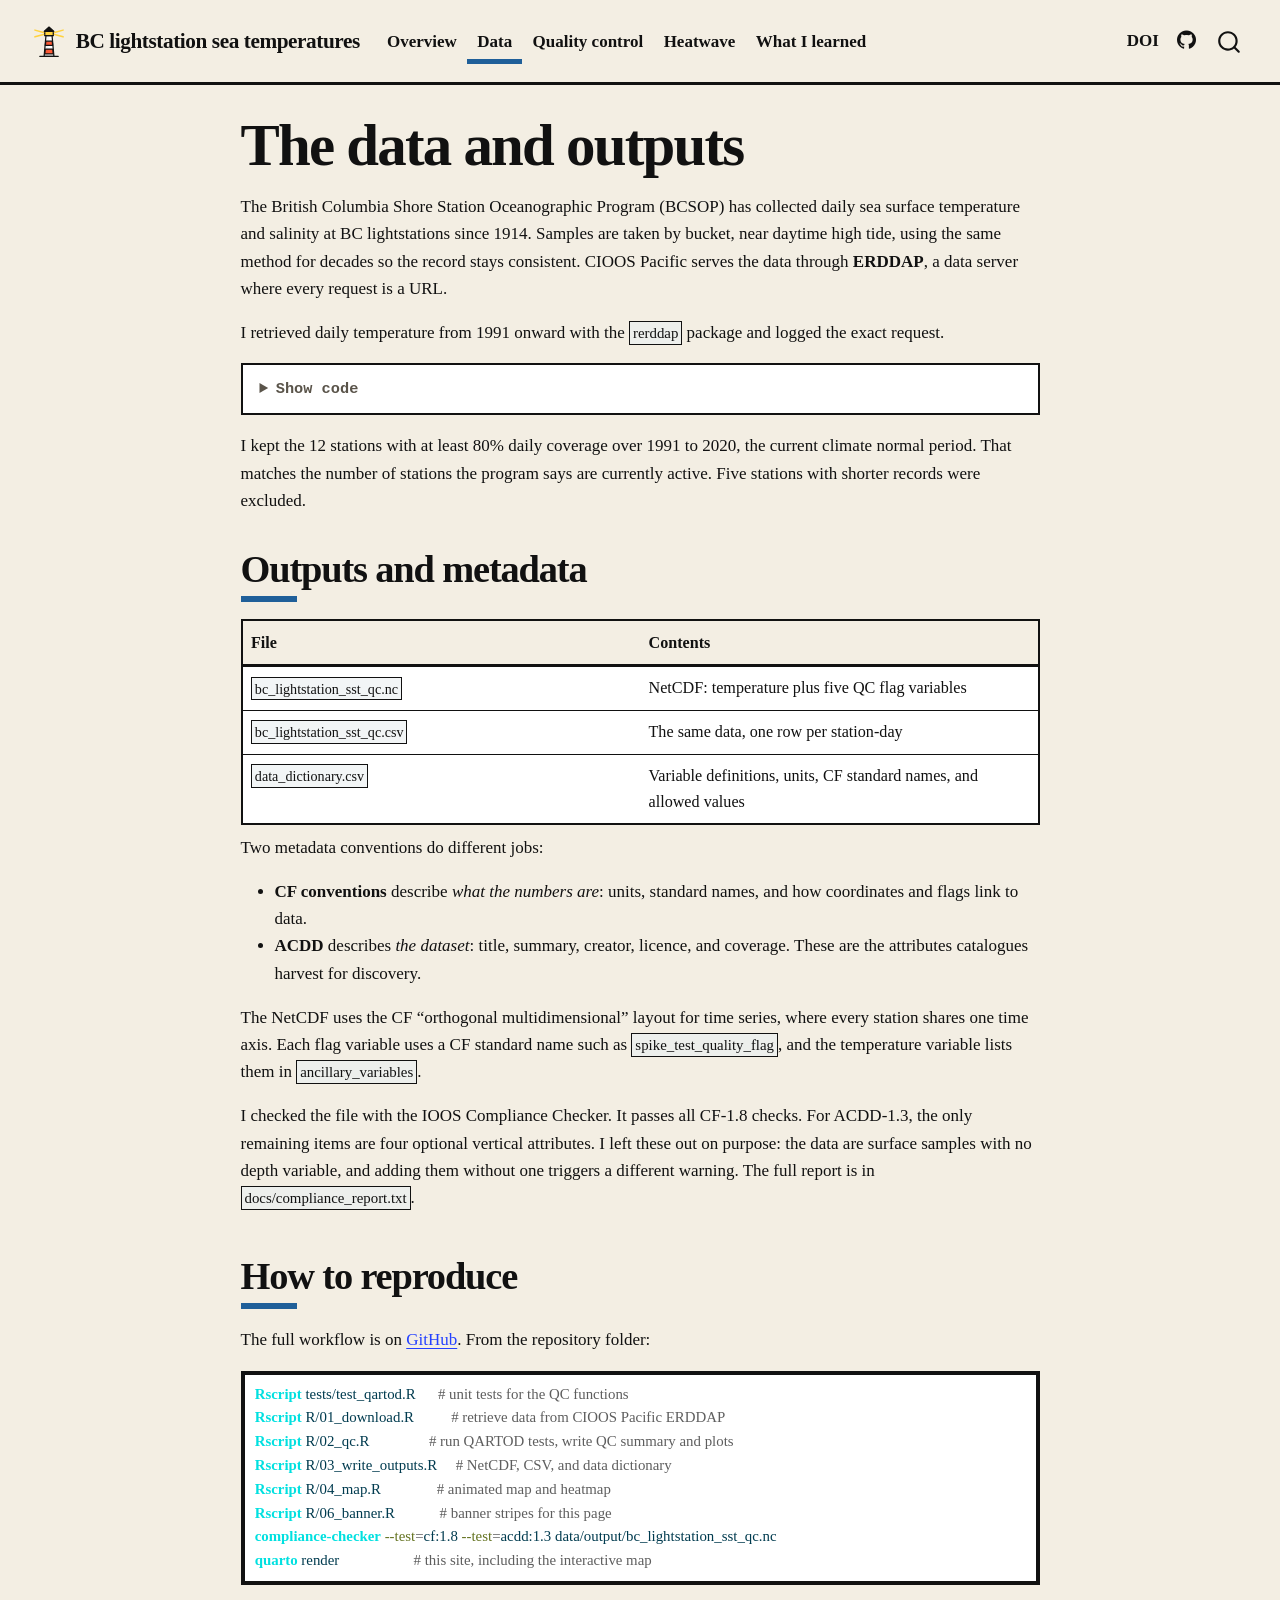
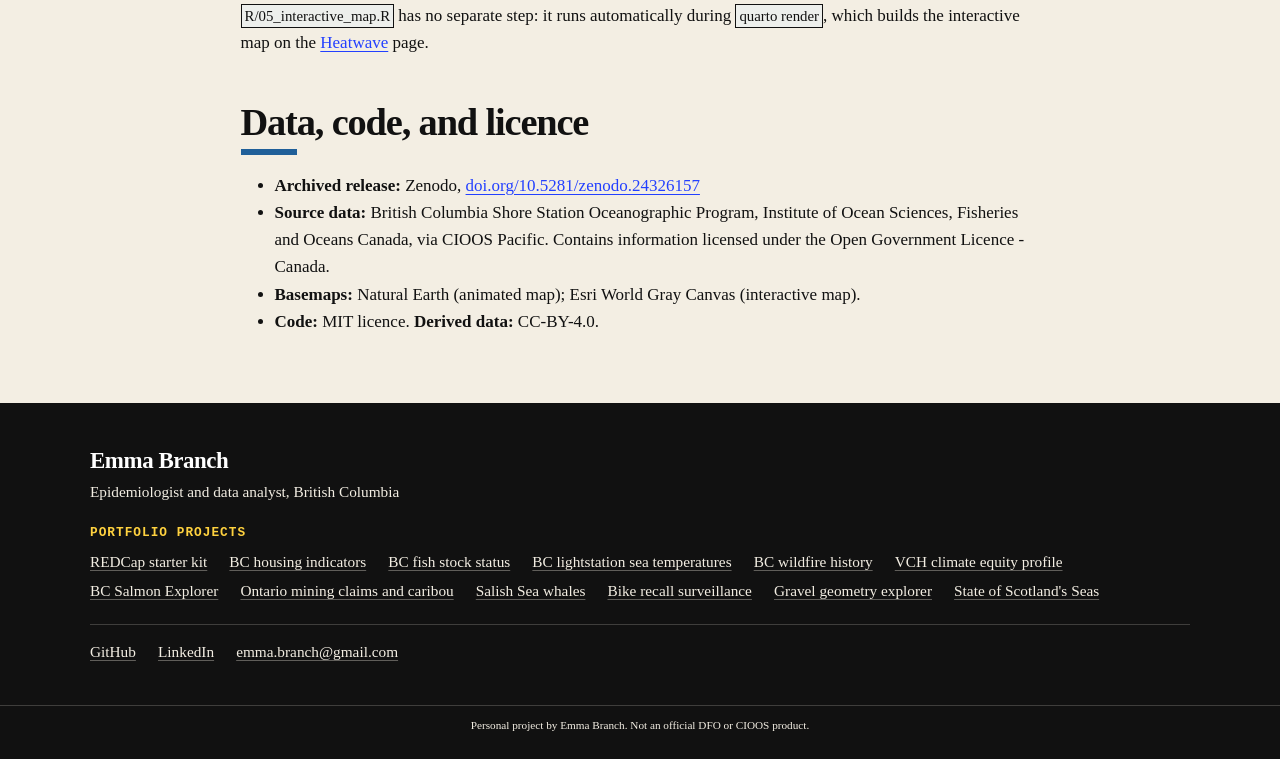
==== commit 0f4c25ba: "Built site for gh-pages" ====
--- a/data.html
+++ b/data.html
@@ -84,9 +84,9 @@
 <link href="site_libs/quarto-html/quarto-syntax-highlighting-06df27c8158acedd5d263560cd4ba62e.css" rel="stylesheet" class="quarto-color-scheme-extra" id="quarto-text-highlighting-styles">
 <script src="site_libs/bootstrap/bootstrap.min.js"></script>
 <link href="site_libs/bootstrap/bootstrap-icons.css" rel="stylesheet">
-<link href="site_libs/bootstrap/bootstrap-d2b2151b10bfbae0843c51412cb783bd.min.css" rel="stylesheet" append-hash="true" class="quarto-color-scheme" id="quarto-bootstrap" data-mode="light">
-<link href="site_libs/bootstrap/bootstrap-dark-37767ab00c1c9a0b2843aa161a8691b5.min.css" rel="stylesheet" append-hash="true" class="quarto-color-scheme quarto-color-alternate" id="quarto-bootstrap" data-mode="light">
-<link href="site_libs/bootstrap/bootstrap-d2b2151b10bfbae0843c51412cb783bd.min.css" rel="stylesheet" append-hash="true" class="quarto-color-scheme-extra" id="quarto-bootstrap" data-mode="light">
+<link href="site_libs/bootstrap/bootstrap-e4be72cad4f3063abbf0efa51ae3df64.min.css" rel="stylesheet" append-hash="true" class="quarto-color-scheme" id="quarto-bootstrap" data-mode="light">
+<link href="site_libs/bootstrap/bootstrap-dark-5f3032060d82a261e27b7f6d129893a0.min.css" rel="stylesheet" append-hash="true" class="quarto-color-scheme quarto-color-alternate" id="quarto-bootstrap" data-mode="light">
+<link href="site_libs/bootstrap/bootstrap-e4be72cad4f3063abbf0efa51ae3df64.min.css" rel="stylesheet" append-hash="true" class="quarto-color-scheme-extra" id="quarto-bootstrap" data-mode="light">
 <script id="quarto-search-options" type="application/json">{
   "location": "navbar",
   "copy-button": false,
@@ -299,6 +299,7 @@
       <a href="https://emmabranch.github.io/salish-sea-whales/">Salish Sea whales</a>
       <a href="https://emmabranch.github.io/bike-recall-surveillance/">Bike recall surveillance</a>
       <a href="https://emmabranch.github.io/gravel-geometry/">Gravel geometry explorer</a>
+      <a href="https://emmabranch.github.io/scotland-seas-indicators/">State of Scotland's Seas</a>
     </nav>
     <div class="eb-footer-contact">
       <a href="https://github.com/emmabranch">GitHub</a>
